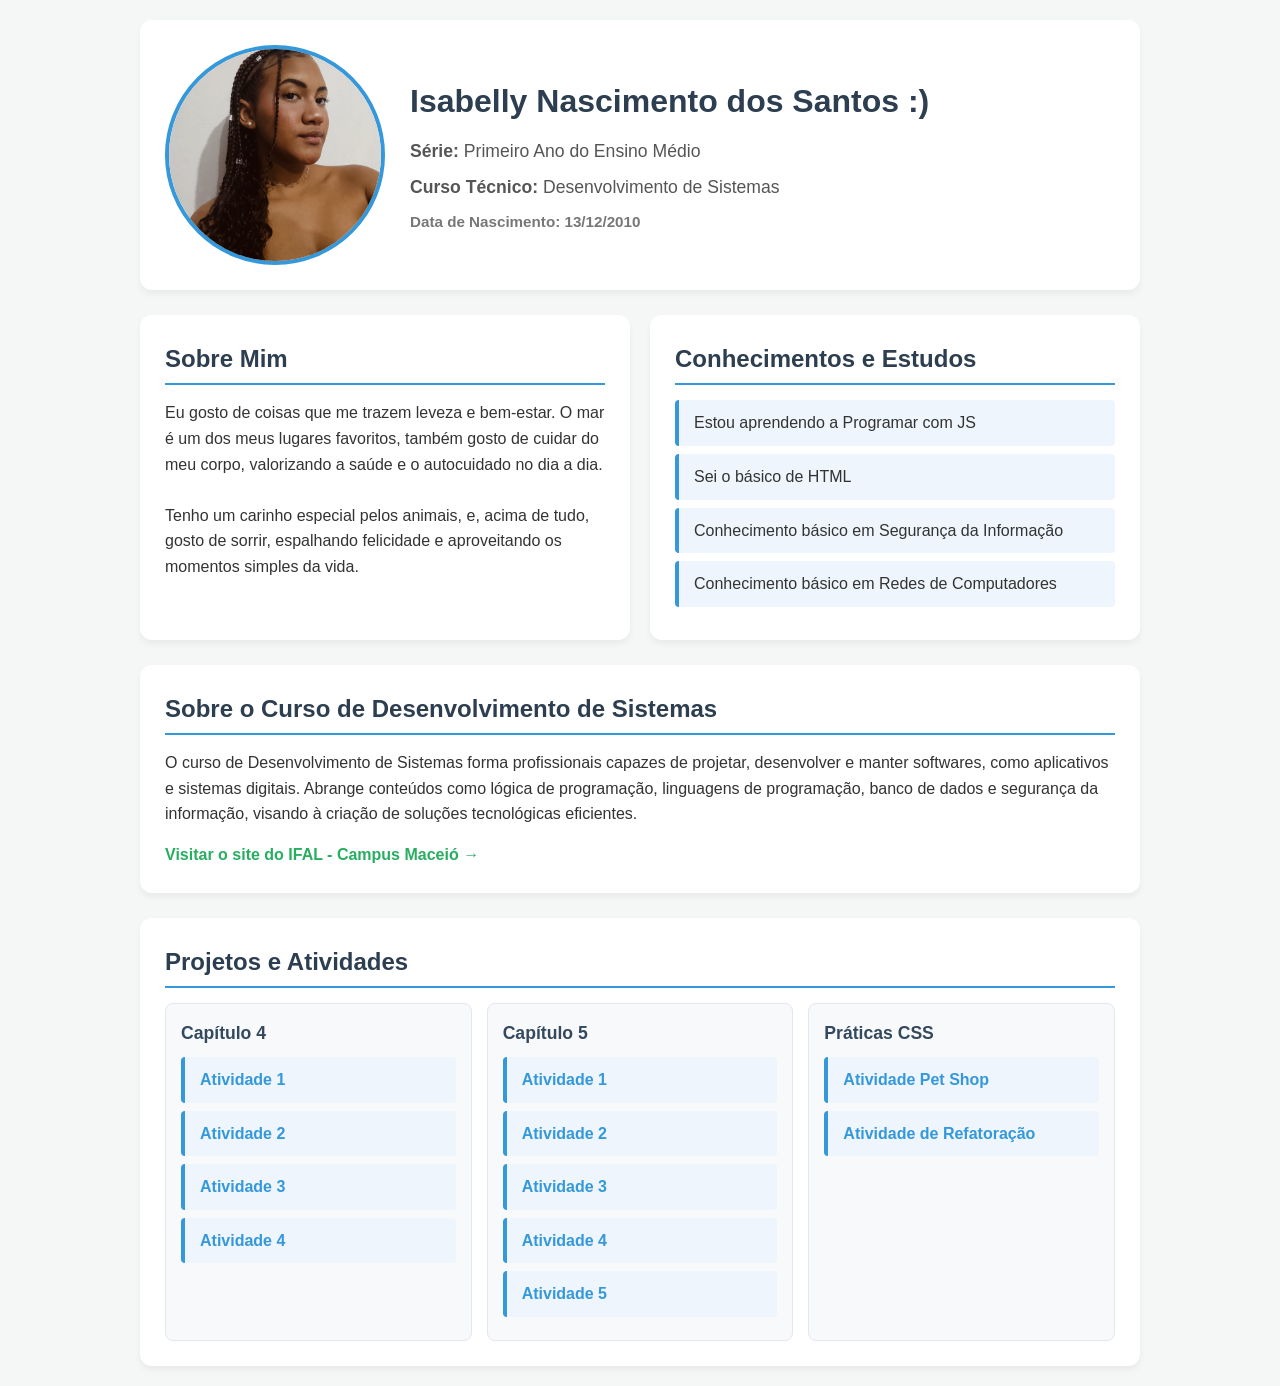
==== index.html @ 57c23b3a "Update index.html" ====
<!DOCTYPE html>
<html lang="pt-BR">
<head>
    <meta charset="UTF-8">
    <meta name="viewport" content="width=device-width, initial-scale=1.0">
    <title>Currículo Isabelly</title>
    <style>
        * {
            box-sizing: border-box;
            margin: 0;
            padding: 0;
        }

        body {
            font-family: Arial, sans-serif;
            background-color: #f4f7f6;
            color: #333;
            line-height: 1.6;
            padding: 20px;
        }

        .container {
            max-width: 1000px;
            margin: 0 auto;
            display: grid;
            grid-template-columns: 1fr;
            gap: 25px;
        }

        .card {
            background: #ffffff;
            padding: 25px;
            border-radius: 12px;
            box-shadow: 0 4px 6px rgba(0, 0, 0, 0.05);
        }

        .perfil-grid {
            display: grid;
            grid-template-columns: 220px 1fr;
            gap: 25px;
            align-items: center;
        }

        .perfil-foto {
            width: 100%;
            height: 220px;
            object-fit: cover;
            border-radius: 50%;
            border: 4px solid #3498db;
        }

        .perfil-info h1 {
            color: #2c3e50;
            margin-bottom: 10px;
        }

        .perfil-info h2 {
            font-size: 1.1rem;
            color: #555;
            font-weight: normal;
            margin-bottom: 8px;
        }

        .perfil-info h3 {
            font-size: 0.95rem;
            color: #777;
        }

        .duas-colunas {
            display: grid;
            grid-template-columns: 1fr 1fr;
            gap: 20px;
        }

        h2.titulo-secao {
            color: #2c3e50;
            margin-bottom: 15px;
            border-bottom: 2px solid #3498db;
            padding-bottom: 5px;
        }

        ul {
            list-style-type: none;
        }

        ul li {
            background: #eef5fc;
            margin-bottom: 8px;
            padding: 10px 15px;
            border-left: 4px solid #3498db;
            border-radius: 4px;
        }

        .atividades-grid {
            display: grid;
            grid-template-columns: repeat(auto-fit, minmax(200px, 1fr));
            gap: 15px;
        }

        .atividade-box {
            background: #f8f9fa;
            border: 1px solid #e2e8f0;
            border-radius: 8px;
            padding: 15px;
        }

        .atividade-box h3 {
            font-size: 1.1rem;
            margin-bottom: 10px;
            color: #34495e;
        }

        a {
            color: #3498db;
            text-decoration: none;
            font-weight: bold;
        }

        a:hover {
            text-decoration: underline;
        }

        .link-institucional {
            display: inline-block;
            margin-top: 15px;
            color: #27ae60;
        }

        @media (max-width: 768px) {
            .perfil-grid, 
            .duas-colunas {
                grid-template-columns: 1fr;
                text-align: center;
            }

            .perfil-foto {
                margin: 0 auto;
                width: 180px;
                height: 180px;
            }
        }
    </style>
</head>
<body>

    <div class="container">

        <header class="card perfil-grid">
            <img src="./isaa.jpeg" alt="Foto de Isabelly" class="perfil-foto">
            <div class="perfil-info">
                <h1>Isabelly Nascimento dos Santos :)</h1>
                <h2><strong>Série:</strong> Primeiro Ano do Ensino Médio</h2>
                <h2><strong>Curso Técnico:</strong> Desenvolvimento de Sistemas</h2>
                <h3>Data de Nascimento: 13/12/2010</h3>
            </div>
        </header>

        <div class="duas-colunas">
            <section class="card">
                <h2 class="titulo-secao">Sobre Mim</h2>
                <p>
                    Eu gosto de coisas que me trazem leveza e bem-estar. O mar é um dos meus lugares favoritos, também gosto de cuidar do meu corpo, valorizando a saúde e o autocuidado no dia a dia.
                </p>
                <br>
                <p>
                    Tenho um carinho especial pelos animais, e, acima de tudo, gosto de sorrir, espalhando felicidade e aproveitando os momentos simples da vida.
                </p>
            </section>

            <section class="card">
                <h2 class="titulo-secao">Conhecimentos e Estudos</h2>
                <ul>
                    <li>Estou aprendendo a Programar com JS</li>
                    <li>Sei o básico de HTML</li>
                    <li>Conhecimento básico em Segurança da Informação</li>
                    <li>Conhecimento básico em Redes de Computadores</li>
                </ul>
            </section>
        </div>

        <section class="card">
            <h2 class="titulo-secao">Sobre o Curso de Desenvolvimento de Sistemas</h2>
            <p>
                O curso de Desenvolvimento de Sistemas forma profissionais capazes de projetar, desenvolver e manter softwares, como aplicativos e sistemas digitais. Abrange conteúdos como lógica de programação, linguagens de programação, banco de dados e segurança da informação, visando à criação de soluções tecnológicas eficientes.
            </p>
            <a href="https://www2.ifal.edu.br/campus/maceio" target="_blank" class="link-institucional">Visitar o site do IFAL - Campus Maceió &rarr;</a>
        </section>

        <section class="card">
            <h2 class="titulo-secao">Projetos e Atividades</h2>
            <div class="atividades-grid">
                
                <div class="atividade-box">
                    <h3>Capítulo 4</h3>
                    <ul>
                        <li><a href="cap04/at01.html">Atividade 1</a></li>
                        <li><a href="cap04/at02.html">Atividade 2</a></li>
                        <li><a href="cap04/at03.html">Atividade 3</a></li>
                        <li><a href="cap04/at04.html">Atividade 4</a></li>
                    </ul>
                </div>

                <div class="atividade-box">
                    <h3>Capítulo 5</h3>
                    <ul>
                        <li><a href="cap05/at01.html">Atividade 1</a></li>
                        <li><a href="cap05/at02.html">Atividade 2</a></li>
                        <li><a href="cap05/at03.html">Atividade 3</a></li>
                        <li><a href="cap05/at04.html">Atividade 4</a></li>
                        <li><a href="cap05/at05.html">Atividade 5</a></li>
                    </ul>
                </div>

                <div class="atividade-box">
                    <h3>Práticas CSS</h3>
                    <ul>
                        <li><a href="atividade-css01-sala/index.html">Atividade Pet Shop</a></li>
                        <li><a href="atividade pweb1/index.html">Atividade de Refatoração</a></li>
                    </ul>
                </div>

            </div>
        </section>

    </div>

</body>
</html>
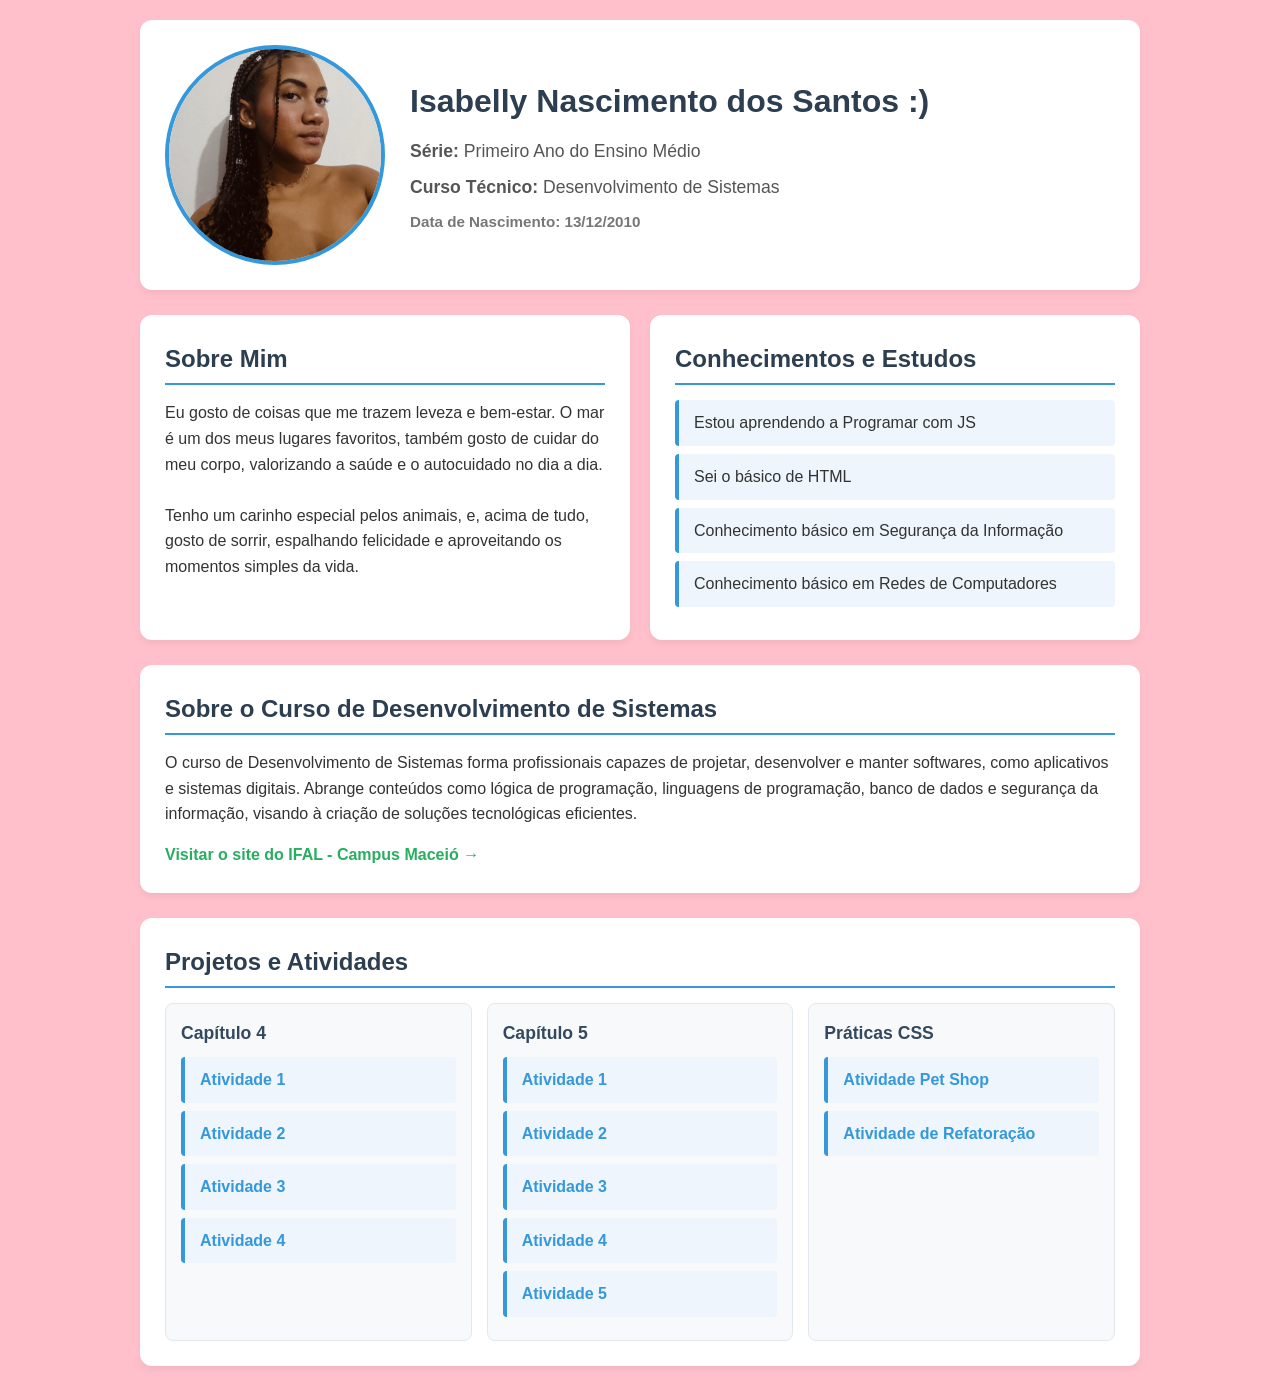
==== commit a383a3b5: "Update index.html" ====
--- a/index.html
+++ b/index.html
@@ -13,7 +13,7 @@
 
         body {
             font-family: Arial, sans-serif;
-            background-color: #f4f7f6;
+            background-color: pink;
             color: #333;
             line-height: 1.6;
             padding: 20px;
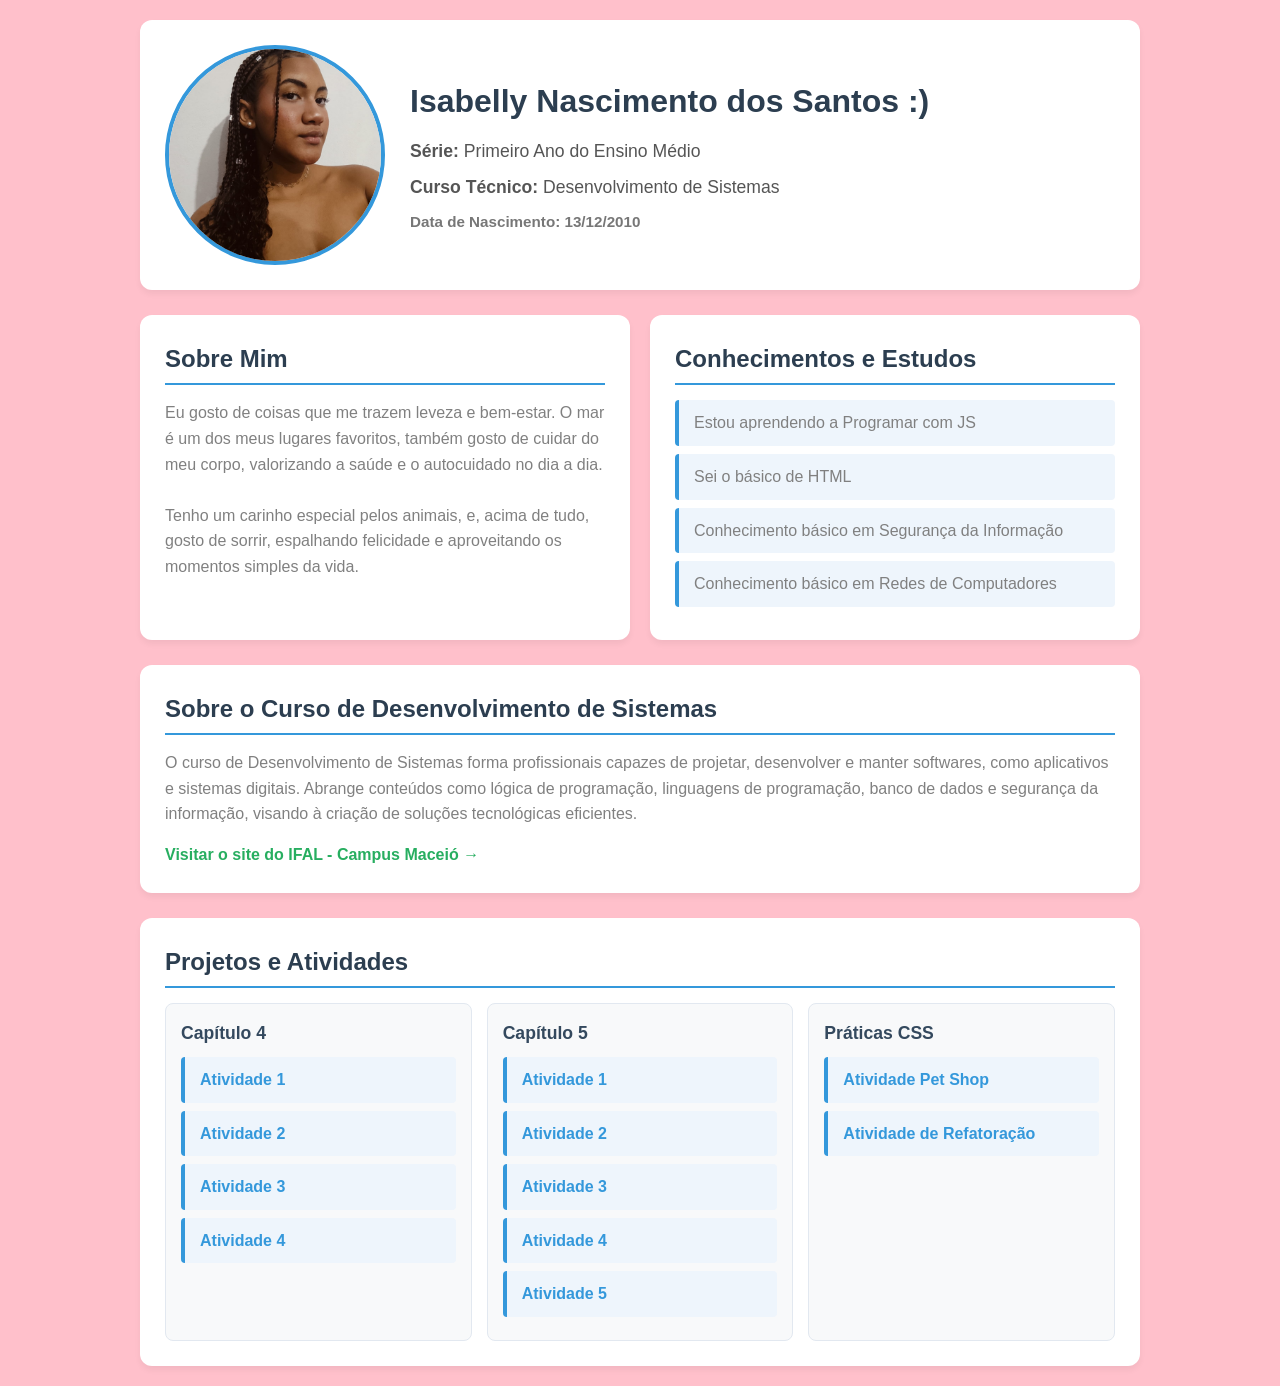
==== commit 4b450953: "Update index.html" ====
--- a/index.html
+++ b/index.html
@@ -14,7 +14,7 @@
         body {
             font-family: Arial, sans-serif;
             background-color: pink;
-            color: #333;
+            color: gray;
             line-height: 1.6;
             padding: 20px;
         }
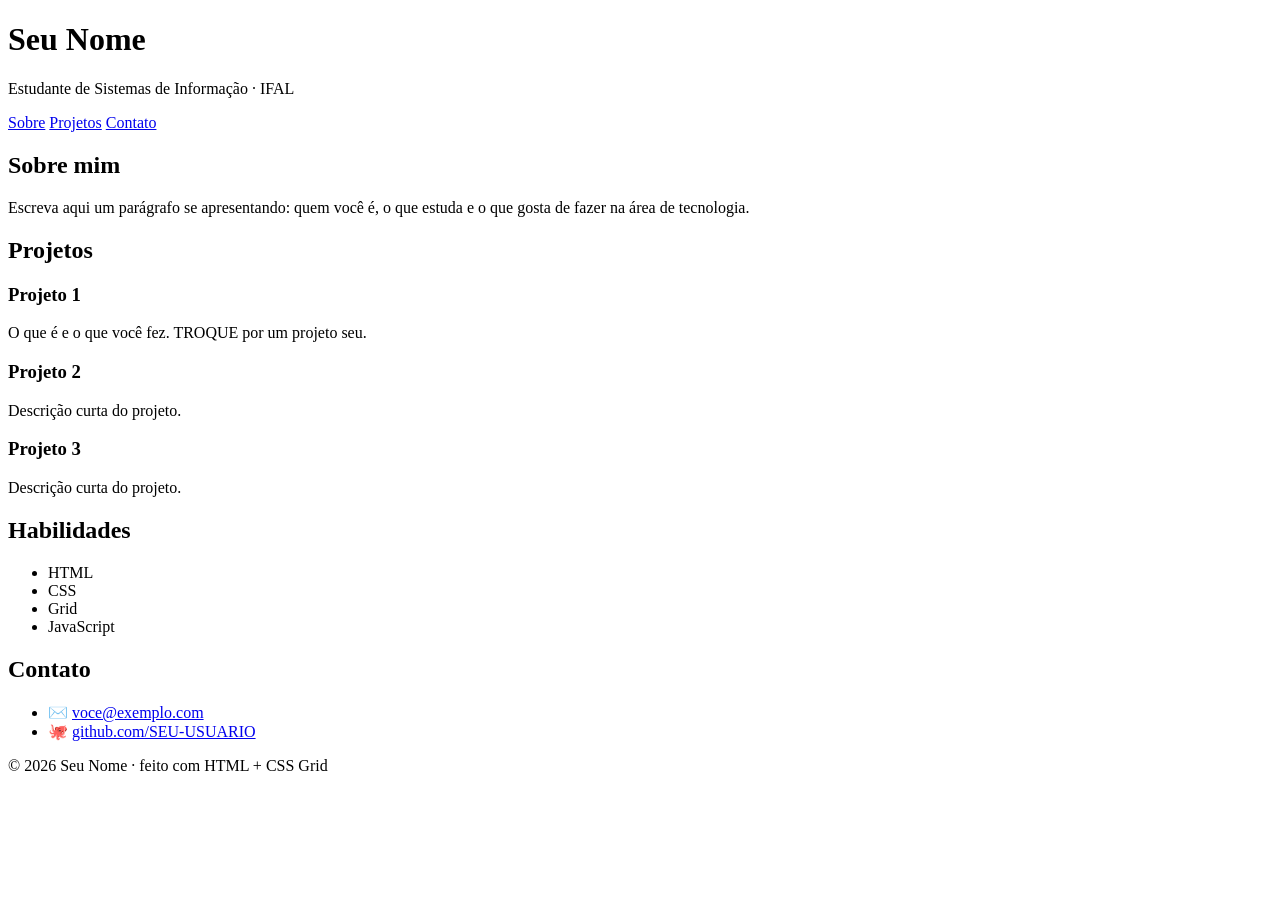
==== commit ede21fc6: "Update index.html" ====
--- a/index.html
+++ b/index.html
@@ -1,228 +1,96 @@
 <!DOCTYPE html>
+<!-- ============================================================
+     TEMPLATE — Página pessoal com CSS Grid
+     Programação Web / Introdução às Tecnologias Web — IFAL
+     COMO USAR:
+     1) Copie ESTE index.html para o seu repositório (não mude a estrutura).
+     2) Escolha UM dos 3 temas de CSS (tema-1-indigo.css, tema-2-escuro.css
+        ou tema-3-editorial.css) e salve-o no seu projeto como  estilo.css
+        (é o nome que este HTML carrega logo abaixo).
+     3) Troque os textos marcados com "TROQUE" pelo seu conteúdo.
+     IMPORTANTE: o LAYOUT é feito com CSS Grid e é o mesmo nos 3 temas.
+     Você escolhe a APARÊNCIA (fonte, cores, bordas), não o layout.
+     ============================================================ -->
 <html lang="pt-BR">
+
 <head>
-    <meta charset="UTF-8">
-    <meta name="viewport" content="width=device-width, initial-scale=1.0">
-    <title>Currículo Isabelly</title>
-    <style>
-        * {
-            box-sizing: border-box;
-            margin: 0;
-            padding: 0;
-        }
+  <meta charset="UTF-8">
+  <meta name="viewport" content="width=device-width, initial-scale=1.0">
+  <title>Página Pessoal — Seu Nome</title>
+  <!-- Salve o tema escolhido como "estilo.css" (mesma pasta deste arquivo) -->
+  <link rel="stylesheet" href="estilo.css">
+</head>
 
-        body {
-            font-family: Arial, sans-serif;
-            background-color: pink;
-            color: gray;
-            line-height: 1.6;
-            padding: 20px;
-        }
+<body>
+  <div class="pagina">
 
-        .container {
-            max-width: 1000px;
-            margin: 0 auto;
-            display: grid;
-            grid-template-columns: 1fr;
-            gap: 25px;
-        }
+    <!-- ====== CABEÇALHO — TROQUE pelo seu nome e sua frase ====== -->
+    <header class="cabecalho">
+      <h1>Seu Nome</h1>
+      <p>Estudante de Sistemas de Informação · IFAL</p>
+      <nav>
+        <a href="#sobre">Sobre</a>
+        <a href="#projetos">Projetos</a>
+        <a href="#contato">Contato</a>
+      </nav>
+    </header>
 
-        .card {
-            background: #ffffff;
-            padding: 25px;
-            border-radius: 12px;
-            box-shadow: 0 4px 6px rgba(0, 0, 0, 0.05);
-        }
+    <!-- ====== CONTEÚDO PRINCIPAL ====== -->
+    <main class="principal">
+      <section id="sobre" class="cartao">
+        <h2>Sobre mim</h2>
+        <!-- TROQUE por uma breve apresentação sua -->
+        <p>Escreva aqui um parágrafo se apresentando: quem você é, o que estuda
+          e o que gosta de fazer na área de tecnologia.</p>
+      </section>
 
-        .perfil-grid {
-            display: grid;
-            grid-template-columns: 220px 1fr;
-            gap: 25px;
-            align-items: center;
-        }
+      <section id="projetos" class="cartao">
+        <h2>Projetos</h2>
+        <!-- Galeria com Grid: cada .projeto é um card; adicione/remova à vontade -->
+        <div class="projetos">
+          <article class="projeto">
+            <h3>Projeto 1</h3>
+            <p>O que é e o que você fez. TROQUE por um projeto seu.</p>
+          </article>
+          <article class="projeto">
+            <h3>Projeto 2</h3>
+            <p>Descrição curta do projeto.</p>
+          </article>
+          <article class="projeto">
+            <h3>Projeto 3</h3>
+            <p>Descrição curta do projeto.</p>
+          </article>
+        </div>
+      </section>
+    </main>
 
-        .perfil-foto {
-            width: 100%;
-            height: 220px;
-            object-fit: cover;
-            border-radius: 50%;
-            border: 4px solid #3498db;
-        }
+    <!-- ====== BARRA LATERAL ====== -->
+    <aside class="lateral">
+      <section class="cartao">
+        <h2>Habilidades</h2>
+        <!-- TROQUE pelas suas habilidades -->
+        <ul class="habilidades">
+          <li>HTML</li>
+          <li>CSS</li>
+          <li>Grid</li>
+          <li>JavaScript</li>
+        </ul>
+      </section>
 
-        .perfil-info h1 {
-            color: #2c3e50;
-            margin-bottom: 10px;
-        }
+      <section id="contato" class="cartao">
+        <h2>Contato</h2>
+        <!-- TROQUE pelos seus links -->
+        <ul class="contato">
+          <li>✉️ <a href="mailto:voce@exemplo.com">voce@exemplo.com</a></li>
+          <li>🐙 <a href="https://github.com/SEU-USUARIO">github.com/SEU-USUARIO</a></li>
+        </ul>
+      </section>
+    </aside>
 
-        .perfil-info h2 {
-            font-size: 1.1rem;
-            color: #555;
-            font-weight: normal;
-            margin-bottom: 8px;
-        }
+    <!-- ====== RODAPÉ — TROQUE o nome ====== -->
+    <footer class="rodape">© 2026 Seu Nome · feito com HTML + CSS Grid</footer>
 
-        .perfil-info h3 {
-            font-size: 0.95rem;
-            color: #777;
-        }
+  </div>
+</body>
 
-        .duas-colunas {
-            display: grid;
-            grid-template-columns: 1fr 1fr;
-            gap: 20px;
-        }
-
-        h2.titulo-secao {
-            color: #2c3e50;
-            margin-bottom: 15px;
-            border-bottom: 2px solid #3498db;
-            padding-bottom: 5px;
-        }
-
-        ul {
-            list-style-type: none;
-        }
-
-        ul li {
-            background: #eef5fc;
-            margin-bottom: 8px;
-            padding: 10px 15px;
-            border-left: 4px solid #3498db;
-            border-radius: 4px;
-        }
-
-        .atividades-grid {
-            display: grid;
-            grid-template-columns: repeat(auto-fit, minmax(200px, 1fr));
-            gap: 15px;
-        }
-
-        .atividade-box {
-            background: #f8f9fa;
-            border: 1px solid #e2e8f0;
-            border-radius: 8px;
-            padding: 15px;
-        }
-
-        .atividade-box h3 {
-            font-size: 1.1rem;
-            margin-bottom: 10px;
-            color: #34495e;
-        }
-
-        a {
-            color: #3498db;
-            text-decoration: none;
-            font-weight: bold;
-        }
-
-        a:hover {
-            text-decoration: underline;
-        }
-
-        .link-institucional {
-            display: inline-block;
-            margin-top: 15px;
-            color: #27ae60;
-        }
-
-        @media (max-width: 768px) {
-            .perfil-grid, 
-            .duas-colunas {
-                grid-template-columns: 1fr;
-                text-align: center;
-            }
-
-            .perfil-foto {
-                margin: 0 auto;
-                width: 180px;
-                height: 180px;
-            }
-        }
-    </style>
-</head>
-<body>
-
-    <div class="container">
-
-        <header class="card perfil-grid">
-            <img src="./isaa.jpeg" alt="Foto de Isabelly" class="perfil-foto">
-            <div class="perfil-info">
-                <h1>Isabelly Nascimento dos Santos :)</h1>
-                <h2><strong>Série:</strong> Primeiro Ano do Ensino Médio</h2>
-                <h2><strong>Curso Técnico:</strong> Desenvolvimento de Sistemas</h2>
-                <h3>Data de Nascimento: 13/12/2010</h3>
-            </div>
-        </header>
-
-        <div class="duas-colunas">
-            <section class="card">
-                <h2 class="titulo-secao">Sobre Mim</h2>
-                <p>
-                    Eu gosto de coisas que me trazem leveza e bem-estar. O mar é um dos meus lugares favoritos, também gosto de cuidar do meu corpo, valorizando a saúde e o autocuidado no dia a dia.
-                </p>
-                <br>
-                <p>
-                    Tenho um carinho especial pelos animais, e, acima de tudo, gosto de sorrir, espalhando felicidade e aproveitando os momentos simples da vida.
-                </p>
-            </section>
-
-            <section class="card">
-                <h2 class="titulo-secao">Conhecimentos e Estudos</h2>
-                <ul>
-                    <li>Estou aprendendo a Programar com JS</li>
-                    <li>Sei o básico de HTML</li>
-                    <li>Conhecimento básico em Segurança da Informação</li>
-                    <li>Conhecimento básico em Redes de Computadores</li>
-                </ul>
-            </section>
-        </div>
-
-        <section class="card">
-            <h2 class="titulo-secao">Sobre o Curso de Desenvolvimento de Sistemas</h2>
-            <p>
-                O curso de Desenvolvimento de Sistemas forma profissionais capazes de projetar, desenvolver e manter softwares, como aplicativos e sistemas digitais. Abrange conteúdos como lógica de programação, linguagens de programação, banco de dados e segurança da informação, visando à criação de soluções tecnológicas eficientes.
-            </p>
-            <a href="https://www2.ifal.edu.br/campus/maceio" target="_blank" class="link-institucional">Visitar o site do IFAL - Campus Maceió &rarr;</a>
-        </section>
-
-        <section class="card">
-            <h2 class="titulo-secao">Projetos e Atividades</h2>
-            <div class="atividades-grid">
-                
-                <div class="atividade-box">
-                    <h3>Capítulo 4</h3>
-                    <ul>
-                        <li><a href="cap04/at01.html">Atividade 1</a></li>
-                        <li><a href="cap04/at02.html">Atividade 2</a></li>
-                        <li><a href="cap04/at03.html">Atividade 3</a></li>
-                        <li><a href="cap04/at04.html">Atividade 4</a></li>
-                    </ul>
-                </div>
-
-                <div class="atividade-box">
-                    <h3>Capítulo 5</h3>
-                    <ul>
-                        <li><a href="cap05/at01.html">Atividade 1</a></li>
-                        <li><a href="cap05/at02.html">Atividade 2</a></li>
-                        <li><a href="cap05/at03.html">Atividade 3</a></li>
-                        <li><a href="cap05/at04.html">Atividade 4</a></li>
-                        <li><a href="cap05/at05.html">Atividade 5</a></li>
-                    </ul>
-                </div>
-
-                <div class="atividade-box">
-                    <h3>Práticas CSS</h3>
-                    <ul>
-                        <li><a href="atividade-css01-sala/index.html">Atividade Pet Shop</a></li>
-                        <li><a href="atividade pweb1/index.html">Atividade de Refatoração</a></li>
-                    </ul>
-                </div>
-
-            </div>
-        </section>
-
-    </div>
-
-</body>
 </html>
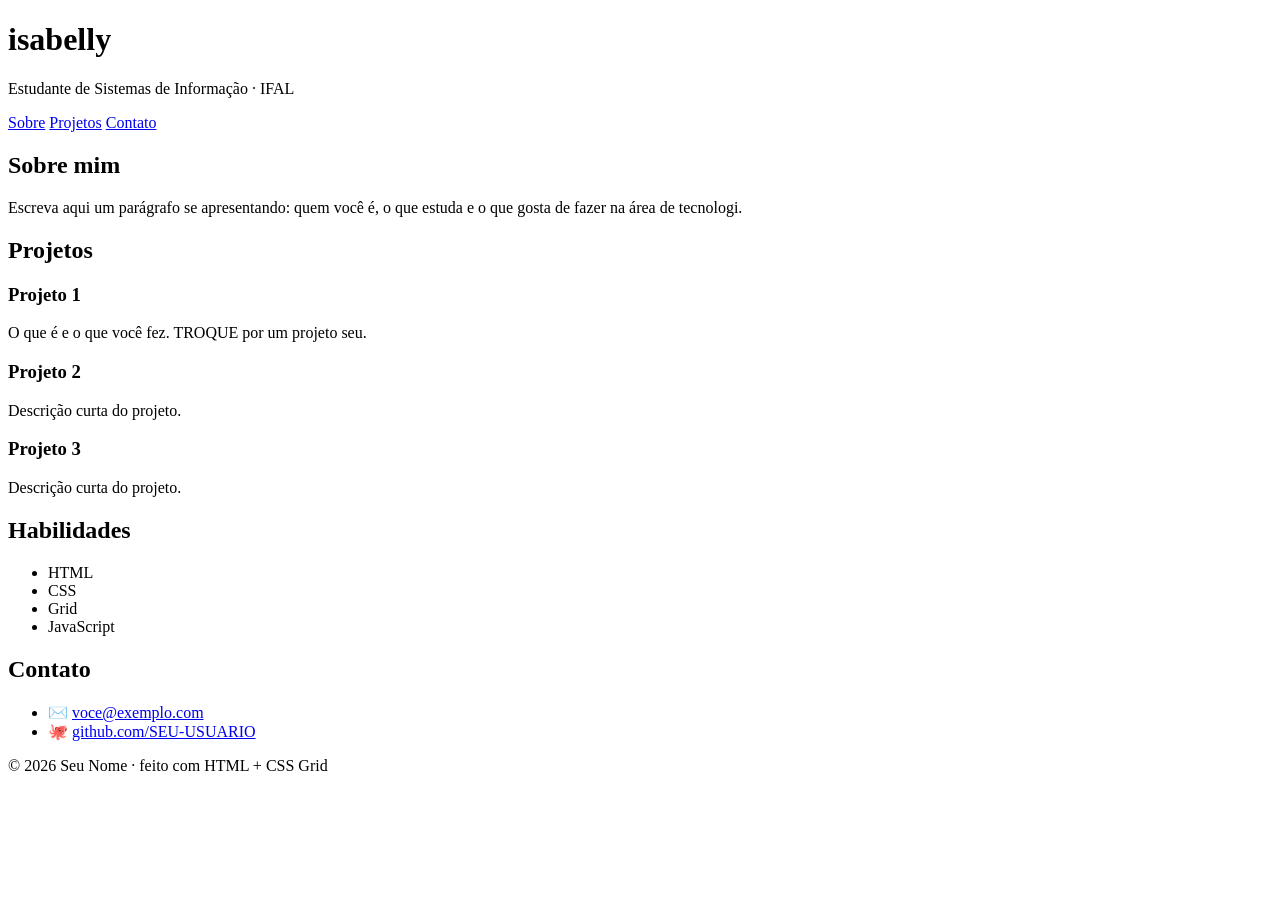
==== commit f2d3a5d8: "Update index.html" ====
--- a/index.html
+++ b/index.html
@@ -16,7 +16,7 @@
 <head>
   <meta charset="UTF-8">
   <meta name="viewport" content="width=device-width, initial-scale=1.0">
-  <title>Página Pessoal — Seu Nome</title>
+  <title>Página Pessoal — Isabelly Nascimento</title>
   <!-- Salve o tema escolhido como "estilo.css" (mesma pasta deste arquivo) -->
   <link rel="stylesheet" href="estilo.css">
 </head>
@@ -26,7 +26,7 @@
 
     <!-- ====== CABEÇALHO — TROQUE pelo seu nome e sua frase ====== -->
     <header class="cabecalho">
-      <h1>Seu Nome</h1>
+      <h1>isabelly</h1>
       <p>Estudante de Sistemas de Informação · IFAL</p>
       <nav>
         <a href="#sobre">Sobre</a>
@@ -41,7 +41,7 @@
         <h2>Sobre mim</h2>
         <!-- TROQUE por uma breve apresentação sua -->
         <p>Escreva aqui um parágrafo se apresentando: quem você é, o que estuda
-          e o que gosta de fazer na área de tecnologia.</p>
+          e o que gosta de fazer na área de tecnologi.</p>
       </section>
 
       <section id="projetos" class="cartao">
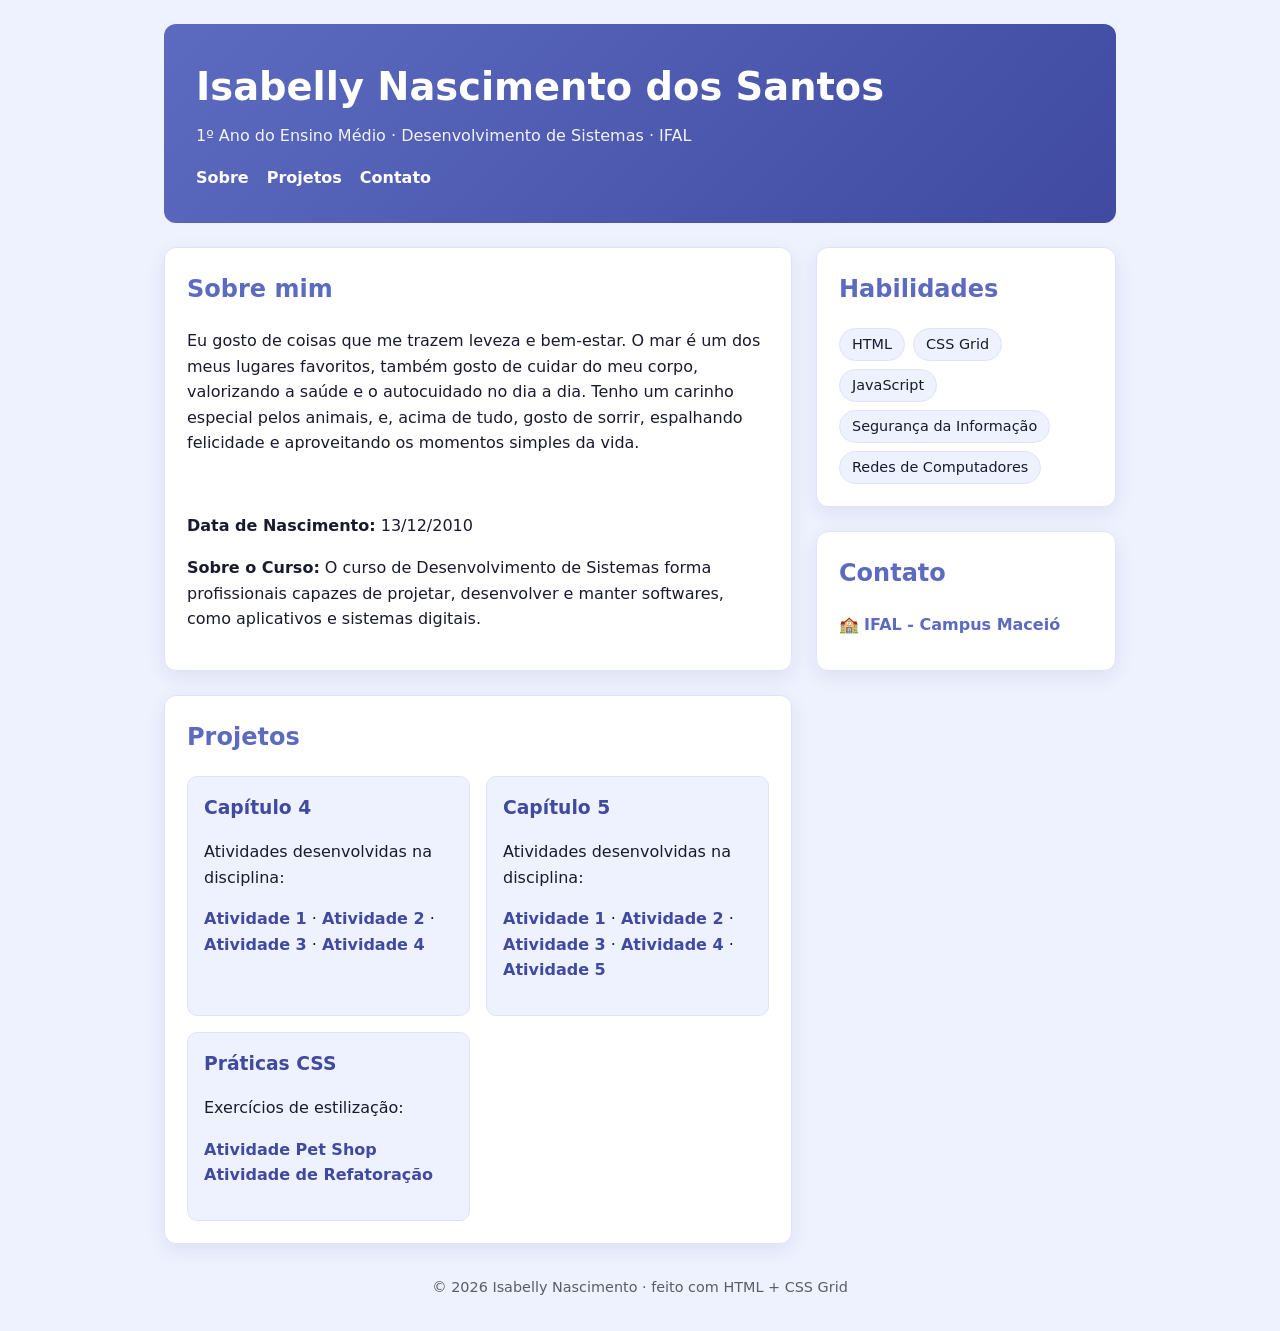
==== commit 457e2fa0: "Update index.html" ====
--- a/index.html
+++ b/index.html
@@ -1,33 +1,17 @@
 <!DOCTYPE html>
-<!-- ============================================================
-     TEMPLATE — Página pessoal com CSS Grid
-     Programação Web / Introdução às Tecnologias Web — IFAL
-     COMO USAR:
-     1) Copie ESTE index.html para o seu repositório (não mude a estrutura).
-     2) Escolha UM dos 3 temas de CSS (tema-1-indigo.css, tema-2-escuro.css
-        ou tema-3-editorial.css) e salve-o no seu projeto como  estilo.css
-        (é o nome que este HTML carrega logo abaixo).
-     3) Troque os textos marcados com "TROQUE" pelo seu conteúdo.
-     IMPORTANTE: o LAYOUT é feito com CSS Grid e é o mesmo nos 3 temas.
-     Você escolhe a APARÊNCIA (fonte, cores, bordas), não o layout.
-     ============================================================ -->
 <html lang="pt-BR">
-
 <head>
   <meta charset="UTF-8">
   <meta name="viewport" content="width=device-width, initial-scale=1.0">
   <title>Página Pessoal — Isabelly Nascimento</title>
-  <!-- Salve o tema escolhido como "estilo.css" (mesma pasta deste arquivo) -->
   <link rel="stylesheet" href="estilo.css">
 </head>
-
 <body>
   <div class="pagina">
 
-    <!-- ====== CABEÇALHO — TROQUE pelo seu nome e sua frase ====== -->
     <header class="cabecalho">
-      <h1>isabelly</h1>
-      <p>Estudante de Sistemas de Informação · IFAL</p>
+      <h1>Isabelly Nascimento dos Santos</h1>
+      <p>1º Ano do Ensino Médio · Desenvolvimento de Sistemas · IFAL</p>
       <nav>
         <a href="#sobre">Sobre</a>
         <a href="#projetos">Projetos</a>
@@ -35,62 +19,76 @@
       </nav>
     </header>
 
-    <!-- ====== CONTEÚDO PRINCIPAL ====== -->
     <main class="principal">
       <section id="sobre" class="cartao">
         <h2>Sobre mim</h2>
-        <!-- TROQUE por uma breve apresentação sua -->
-        <p>Escreva aqui um parágrafo se apresentando: quem você é, o que estuda
-          e o que gosta de fazer na área de tecnologi.</p>
+        <p>Eu gosto de coisas que me trazem leveza e bem-estar. O mar é um dos meus lugares favoritos, também gosto de cuidar do meu corpo, valorizando a saúde e o autocuidado no dia a dia. Tenho um carinho especial pelos animais, e, acima de tudo, gosto de sorrir, espalhando felicidade e aproveitando os momentos simples da vida.</p>
+        <br>
+        <p><strong>Data de Nascimento:</strong> 13/12/2010</p>
+        <p><strong>Sobre o Curso:</strong> O curso de Desenvolvimento de Sistemas forma profissionais capazes de projetar, desenvolver e manter softwares, como aplicativos e sistemas digitais.</p>
       </section>
 
       <section id="projetos" class="cartao">
         <h2>Projetos</h2>
-        <!-- Galeria com Grid: cada .projeto é um card; adicione/remova à vontade -->
         <div class="projetos">
+          
           <article class="projeto">
-            <h3>Projeto 1</h3>
-            <p>O que é e o que você fez. TROQUE por um projeto seu.</p>
+            <h3>Capítulo 4</h3>
+            <p>Atividades desenvolvidas na disciplina:</p>
+            <p>
+              <a href="cap04/at01.html">Atividade 1</a> · 
+              <a href="cap04/at02.html">Atividade 2</a> · 
+              <a href="cap04/at03.html">Atividade 3</a> · 
+              <a href="cap04/at04.html">Atividade 4</a>
+            </p>
           </article>
+
           <article class="projeto">
-            <h3>Projeto 2</h3>
-            <p>Descrição curta do projeto.</p>
+            <h3>Capítulo 5</h3>
+            <p>Atividades desenvolvidas na disciplina:</p>
+            <p>
+              <a href="cap05/at01.html">Atividade 1</a> · 
+              <a href="cap05/at02.html">Atividade 2</a> · 
+              <a href="cap05/at03.html">Atividade 3</a> · 
+              <a href="cap05/at04.html">Atividade 4</a> · 
+              <a href="cap05/at05.html">Atividade 5</a>
+            </p>
           </article>
+
           <article class="projeto">
-            <h3>Projeto 3</h3>
-            <p>Descrição curta do projeto.</p>
+            <h3>Práticas CSS</h3>
+            <p>Exercícios de estilização:</p>
+            <p>
+              <a href="atividade-css01-sala/index.html">Atividade Pet Shop</a><br>
+              <a href="atividade pweb1/index.html">Atividade de Refatoração</a>
+            </p>
           </article>
+
         </div>
       </section>
     </main>
 
-    <!-- ====== BARRA LATERAL ====== -->
     <aside class="lateral">
       <section class="cartao">
         <h2>Habilidades</h2>
-        <!-- TROQUE pelas suas habilidades -->
         <ul class="habilidades">
           <li>HTML</li>
-          <li>CSS</li>
-          <li>Grid</li>
+          <li>CSS Grid</li>
           <li>JavaScript</li>
+          <li>Segurança da Informação</li>
+          <li>Redes de Computadores</li>
         </ul>
       </section>
 
       <section id="contato" class="cartao">
         <h2>Contato</h2>
-        <!-- TROQUE pelos seus links -->
         <ul class="contato">
-          <li>✉️ <a href="mailto:voce@exemplo.com">voce@exemplo.com</a></li>
-          <li>🐙 <a href="https://github.com/SEU-USUARIO">github.com/SEU-USUARIO</a></li>
+          <li>🏫 <a href="https://www2.ifal.edu.br/campus/maceio" target="_blank">IFAL - Campus Maceió</a></li>
         </ul>
       </section>
     </aside>
 
-    <!-- ====== RODAPÉ — TROQUE o nome ====== -->
-    <footer class="rodape">© 2026 Seu Nome · feito com HTML + CSS Grid</footer>
-
+    <footer class="rodape">© 2026 Isabelly Nascimento · feito com HTML + CSS Grid</footer>
   </div>
 </body>
-
 </html>
--- a/estilo.css
+++ b/estilo.css
@@ -0,0 +1,110 @@
+/* ============================================================
+   TEMA 1 — ÍNDIGO (moderno / clean)
+   ============================================================ */
+
+:root {
+  --cor: #5C6BC0;
+  --cor-escura: #3f4aa0;
+  --texto: #1a1a2e;
+  --suave: #5b5b6b;
+  --fundo: #eef2ff;
+  --superficie: #ffffff;
+  --borda: #dfe3f5;
+  --raio: 12px;
+}
+
+body {
+  margin: 0;
+  font-family: system-ui, -apple-system, "Segoe UI", sans-serif;
+  color: var(--texto);
+  background: var(--fundo);
+  line-height: 1.6;
+}
+
+/* ============================================================
+   LAYOUT (GRID) — NÃO MUDE
+   ============================================================ */
+* { box-sizing: border-box; }
+
+.pagina {
+  display: grid;
+  grid-template-columns: 1fr 300px;
+  grid-template-areas:
+    "cabecalho cabecalho"
+    "principal lateral"
+    "rodape    rodape";
+  gap: 24px;
+  max-width: 1000px;
+  margin: 0 auto;
+  padding: 24px;
+}
+
+.cabecalho { grid-area: cabecalho; }
+.principal { grid-area: principal; }
+.lateral   { grid-area: lateral; }
+.rodape    { grid-area: rodape; }
+
+.projetos {
+  display: grid;
+  grid-template-columns: repeat(auto-fit, minmax(200px, 1fr));
+  gap: 16px;
+  margin-top: 14px;
+}
+
+@media (max-width: 640px) {
+  .pagina {
+    grid-template-columns: 1fr;
+    grid-template-areas:
+      "cabecalho"
+      "principal"
+      "lateral"
+      "rodape";
+  }
+}
+/* ===================== fim do LAYOUT ===================== */
+
+/* ---- Aparência ---- */
+.cabecalho {
+  background: linear-gradient(135deg, var(--cor), var(--cor-escura));
+  color: #fff;
+  padding: 32px;
+  border-radius: var(--raio);
+}
+
+.cabecalho h1 { margin: 0; font-size: clamp(1.6rem, 4vw, 2.4rem); }
+.cabecalho p { margin: 6px 0 0; opacity: .92; }
+.cabecalho nav { margin-top: 16px; display: flex; gap: 18px; flex-wrap: wrap; }
+.cabecalho nav a { color: #fff; text-decoration: none; font-weight: 600; }
+.cabecalho nav a:hover { text-decoration: underline; }
+
+.cartao {
+  background: var(--superficie);
+  border: 1px solid var(--borda);
+  border-radius: var(--raio);
+  padding: 22px;
+  box-shadow: 0 6px 20px rgba(30, 30, 60, .08);
+}
+
+.cartao + .cartao { margin-top: 24px; }
+h2 { color: var(--cor); margin-top: 0; }
+
+.projeto {
+  background: var(--fundo);
+  border: 1px solid var(--borda);
+  border-radius: 10px;
+  padding: 16px;
+}
+
+.projeto h3 { margin: 0 0 6px; color: var(--cor-escura); }
+.projeto a { color: var(--cor-escura); font-weight: 600; text-decoration: none; }
+.projeto a:hover { text-decoration: underline; }
+
+.habilidades { list-style: none; padding: 0; margin: 0; display: flex; flex-wrap: wrap; gap: 8px; }
+.habilidades li { background: var(--fundo); border: 1px solid var(--borda); border-radius: 999px; padding: 4px 12px; font-size: .9rem; }
+
+.contato { list-style: none; padding: 0; margin: 0; }
+.contato li { margin: 10px 0; }
+.contato a { color: var(--cor); font-weight: 600; text-decoration: none; }
+.contato a:hover { text-decoration: underline; }
+
+.rodape { text-align: center; color: var(--suave); padding: 8px; font-size: .9rem; }
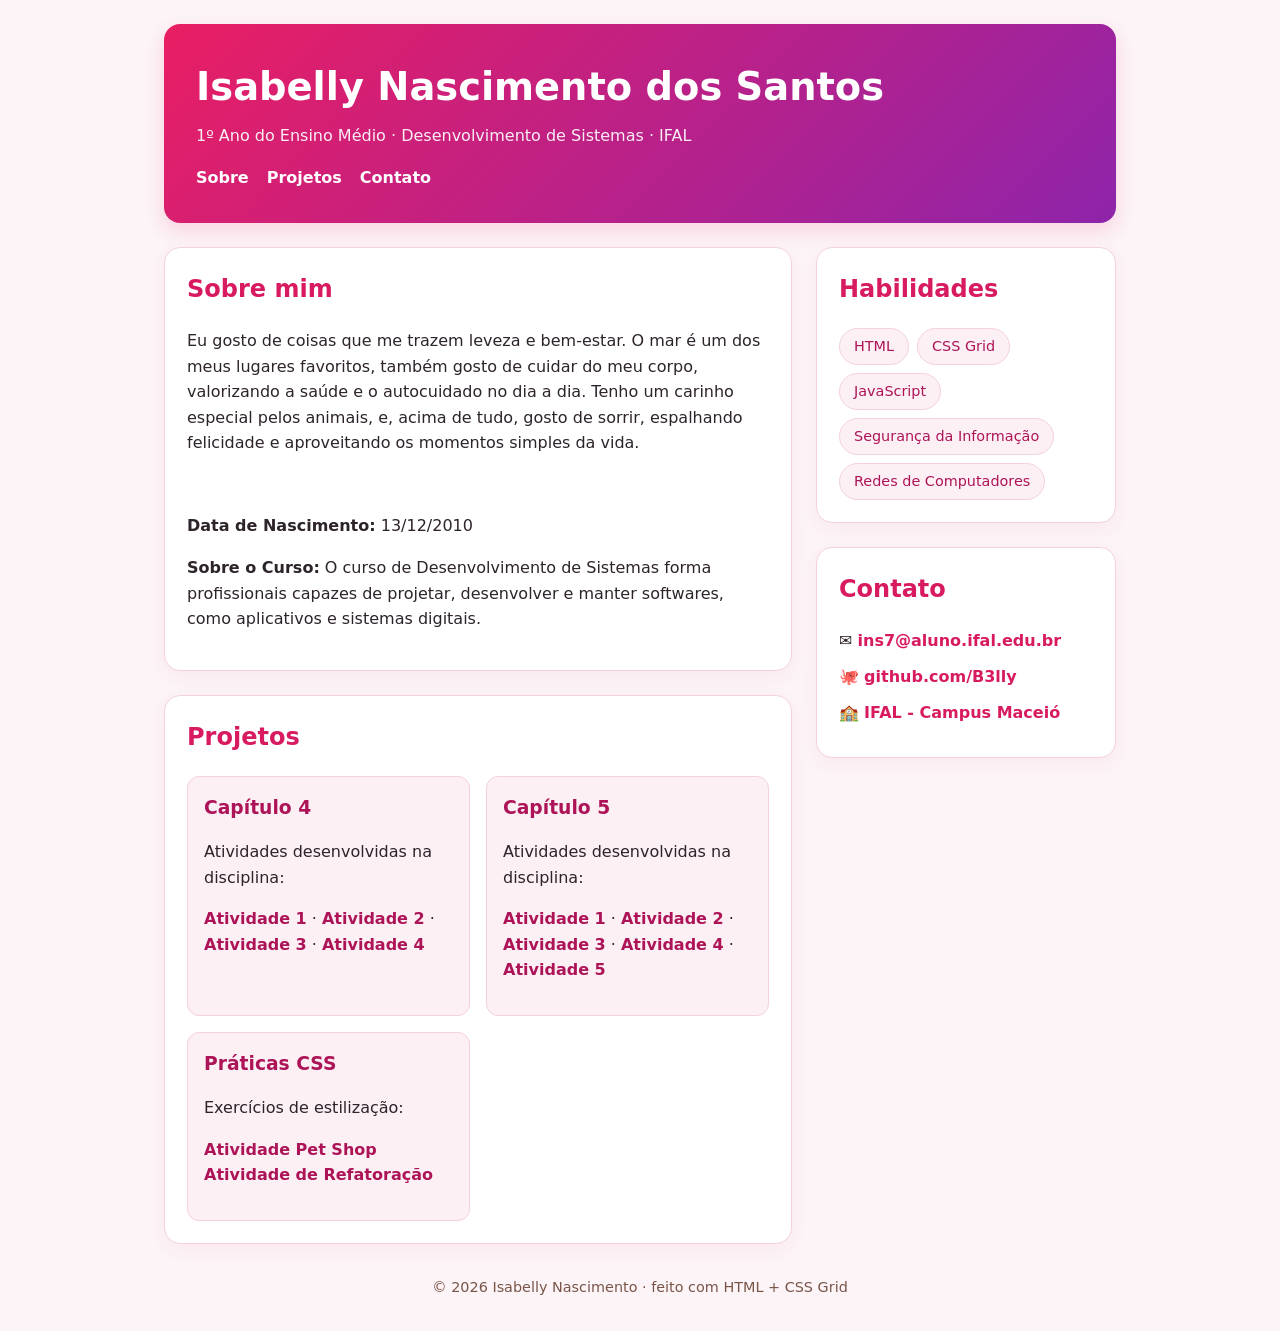
==== commit ebb25440: "Update index.html" ====
--- a/index.html
+++ b/index.html
@@ -83,6 +83,8 @@
       <section id="contato" class="cartao">
         <h2>Contato</h2>
         <ul class="contato">
+          <li>✉️ <a href="mailto:ins7@aluno.ifal.edu.br">ins7@aluno.ifal.edu.br</a></li>
+          <li>🐙 <a href="https://github.com/B3lly" target="_blank">github.com/B3lly</a></li>
           <li>🏫 <a href="https://www2.ifal.edu.br/campus/maceio" target="_blank">IFAL - Campus Maceió</a></li>
         </ul>
       </section>
--- a/estilo.css
+++ b/estilo.css
@@ -1,16 +1,20 @@
 /* ============================================================
    TEMA 1 — ÍNDIGO (moderno / clean)
+   Para usar: salve este arquivo como  estilo.css  no seu projeto.
+   Você pode mudar CORES, FONTE e BORDAS aqui.
+   NÃO mexa na seção "LAYOUT (GRID)" — é o layout pedido na atividade.
    ============================================================ */
 
+/* ---- Cores e fonte (mude à vontade) ---- */
 :root {
-  --cor: #5C6BC0;
-  --cor-escura: #3f4aa0;
-  --texto: #1a1a2e;
-  --suave: #5b5b6b;
-  --fundo: #eef2ff;
+  --cor: #d81b60;
+  --cor-escura: #ad1457;
+  --texto: #2d242b;
+  --suave: #795548;
+  --fundo: #fcf4f7;
   --superficie: #ffffff;
-  --borda: #dfe3f5;
-  --raio: 12px;
+  --borda: #f4d0e1;
+  --raio: 16px;
 }
 
 body {
@@ -63,12 +67,13 @@
 }
 /* ===================== fim do LAYOUT ===================== */
 
-/* ---- Aparência ---- */
+/* ---- Aparência (mude à vontade) ---- */
 .cabecalho {
-  background: linear-gradient(135deg, var(--cor), var(--cor-escura));
+  background: linear-gradient(135deg, #e91e63, #8e24aa);
   color: #fff;
   padding: 32px;
   border-radius: var(--raio);
+  box-shadow: 0 8px 20px rgba(233, 30, 99, 0.15);
 }
 
 .cabecalho h1 { margin: 0; font-size: clamp(1.6rem, 4vw, 2.4rem); }
@@ -82,16 +87,16 @@
   border: 1px solid var(--borda);
   border-radius: var(--raio);
   padding: 22px;
-  box-shadow: 0 6px 20px rgba(30, 30, 60, .08);
+  box-shadow: 0 6px 20px rgba(216, 27, 96, 0.05);
 }
 
 .cartao + .cartao { margin-top: 24px; }
 h2 { color: var(--cor); margin-top: 0; }
 
 .projeto {
-  background: var(--fundo);
+  background: #fdf0f5;
   border: 1px solid var(--borda);
-  border-radius: 10px;
+  border-radius: 12px;
   padding: 16px;
 }
 
@@ -100,7 +105,15 @@
 .projeto a:hover { text-decoration: underline; }
 
 .habilidades { list-style: none; padding: 0; margin: 0; display: flex; flex-wrap: wrap; gap: 8px; }
-.habilidades li { background: var(--fundo); border: 1px solid var(--borda); border-radius: 999px; padding: 4px 12px; font-size: .9rem; }
+.habilidades li { 
+  background: #fdf0f5; 
+  border: 1px solid var(--borda); 
+  color: var(--cor-escura);
+  border-radius: 999px; 
+  padding: 6px 14px; 
+  font-size: .9rem; 
+  font-weight: 500;
+}
 
 .contato { list-style: none; padding: 0; margin: 0; }
 .contato li { margin: 10px 0; }
